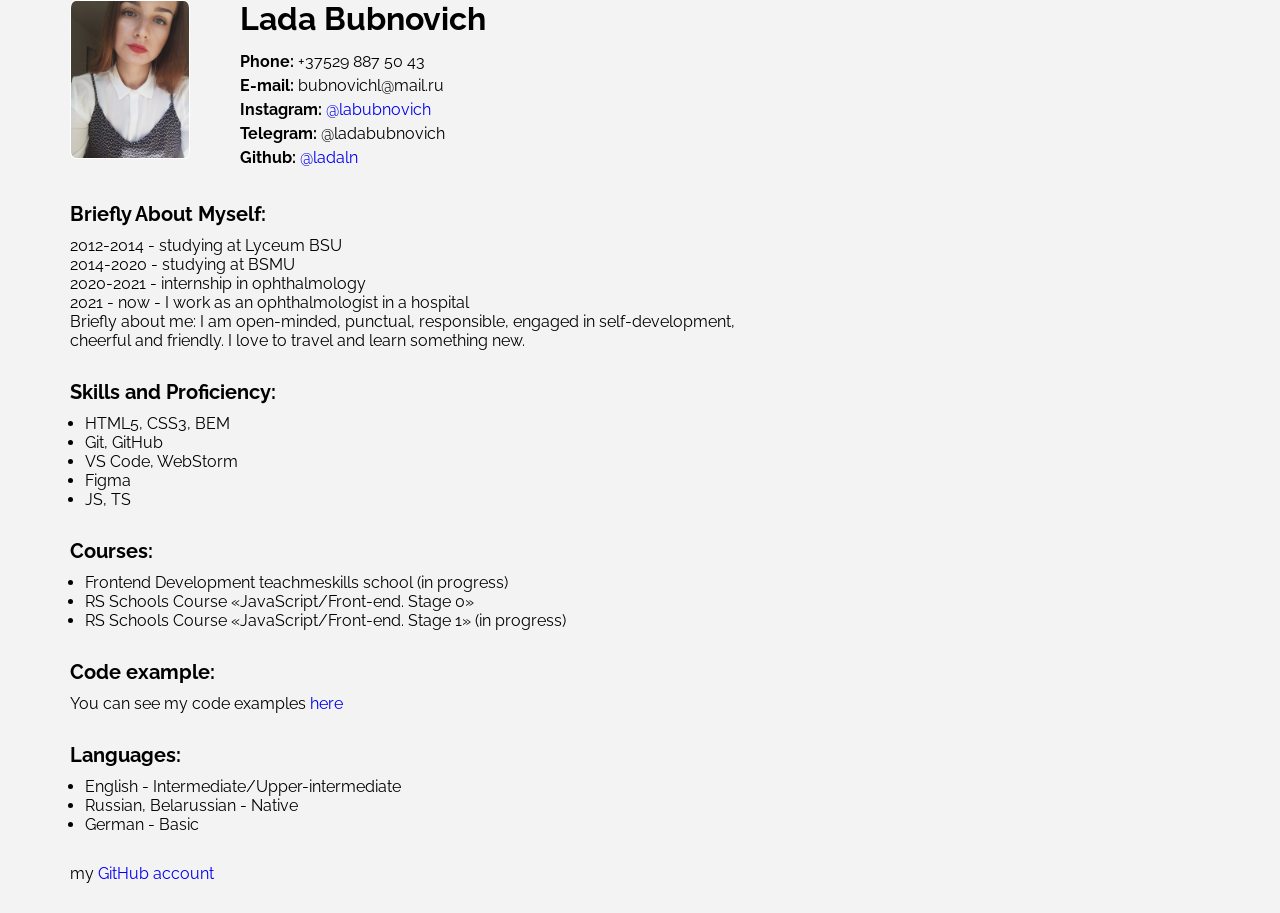
==== index.html @ cce8d9df "init: start CV html task" ====
<!DOCTYPE html>
<html lang="en">

<head>
	<meta charset="UTF-8">
	<meta http-equiv="X-UA-Compatible" content="IE=edge">
	<meta name="viewport" content="width=device-width, initial-scale=1.0">
	<title>Lada Bubnovich CV</title>
	<link rel="stylesheet" href="style.css">
	<link rel="preconnect" href="https://fonts.googleapis.com">
	<link rel="preconnect" href="https://fonts.gstatic.com" crossorigin>
	<link href="https://fonts.googleapis.com/css2?family=Cardo:ital@1&family=Raleway:wght@400;500;700;900&display=swap"
		rel="stylesheet">
</head>

<body>
	<header>
		<div class="wrapper">
					<div class="profile">
				<img src="assets/pic.jpg" alt="Lada_Bubnovich_photo">
				<div class="profile-info">
					<h1>Lada Bubnovich</h1>
					<ul class="profile-info__list">
						<li> <span class="info-bold">Phone:</span> +37529 887 50 43</li>
						<li> <span class="info-bold">E-mail:</span> bubnovichl@mail.ru</li>
						<li> <span class="info-bold">Instagram:</span> <a
								href="https://instagram.com/labubnovich?igshid=YmMyMTA2M2Y=">@labubnovich</a></li>
						<li> <span class="info-bold">Telegram:</span> @ladabubnovich</li>
						<li> <span class="info-bold">Github:</span> <a href="https://github.com/ladaln">@ladaln</a> </li>
					</ul>
				</div>
			</div>
		</div>
	</header>
	<main>
		<div class="about">
			<div class="wrapper">
				<h3>Briefly About Myself:</h3>
				<p class="about-text"> 2012-2014 - studying at Lyceum BSU <br> 2014-2020 - studying at BSMU <br> 2020-2021 - internship in ophthalmology <br> 2021 - now - I work as an ophthalmologist in a hospital <br> 
Briefly about me: I am open-minded, punctual, responsible, engaged in self-development, cheerful and friendly. I love to travel and learn something new.
				</p>
			</div>
		</div>
		<div class="skills">
			<div class="wrapper">
				<h3>Skills and Proficiency:</h3>
				<ul class="skills-list">
					<li>HTML5, CSS3, BEM</li>
					<li>Git, GitHub</li>
					<li>VS Code, WebStorm </li>
					<li> Figma</li>
					<li> JS, TS</li>
				</ul>
			</div>
		</div>
		<div class="courses">
			<div class="wrapper">
				<h3>Courses:</h3>
				<ul class="list-courses">
					<li>Frontend Development teachmeskills school (in progress) 
					</li>
					<li> RS Schools Course «JavaScript/Front-end. Stage 0» 
					</li>
					<li>RS Schools Course «JavaScript/Front-end. Stage 1» (in progress)
					</li>
				</ul>
			</div>
		</div>
		<div class="code">
			<div class="wrapper">
				<h3>Code example:</h3>
				<p class="code-example">
					You can see my code examples <a href="https://github.com/ladaln">here</a>
				</p>
			</div>
		</div>
		<div class="languages">
			<div class="wrapper">
				<h3>Languages:</h3>
				<ul class="languages-list">
					<li> <span class="language-name">English</span> - Intermediate/Upper-intermediate
					</li>
					<li> <span class="language-name">Russian, Belarussian</span> - Native</li>
					<li> <span class="language-name">German</span> - Basic</li>
				</ul>
			</div>
		</div>
	</main>
	<footer>
		<div class="wrapper">
			<p>my <a href="https://github.com/ladaln">GitHub account</a></p>
			
		</div>
	</footer>

</body>

</html>
---- style.css ----
* {
	margin: 0;
	padding: 0;
	box-sizing: border-box;
	text-decoration: none;
	background: rgb(244, 243, 243);
}

.wrapper {
	max-width: 1170px;
	padding: 0 15px;
	margin: 0 auto;
	font-family: Raleway, sans-serif;
	font-weight: 400;

}

.profile {
	display: flex;
	justify-content: flex-start;

}


h2 {
	margin-top: 15px;
	margin-bottom: 15px;
	text-transform: uppercase;
	color: rgb(71, 60, 60);
}

.profile img {
	width: 120px;
	height: 100%;
	margin-right: 50px;
	border: 1px solid white;
	border-radius: 5%;
}

.profile-info__list {
	margin-top: 15px;
	list-style-type: none;
}

.info-bold {
	font-weight: 700;
}

.profile-info__list li {
	padding-bottom: 5px;
}

h1 {
	transition: 0.3s;
	cursor: pointer;
}

h1:hover {
	transform: scale(1.05);
}

h3 {
	margin-top: 30px;
	margin-bottom: 10px;
	font-size: 20px;
}

.about-text {
	width: 680px;
}

.skills-list,
.list-courses,
.languages-list {
	margin-left: 15px;
}

.language-name {
	font-weight: 700px;
}

footer {
	margin: 30px 0;
}

.footer-year {
	font-size: 14px;
	color: rgb(63, 63, 63);

}

.rs-school {
	display: flex;
	justify-content: flex-start;
	margin-bottom: 10px;
}

.rs-school img {
	margin-right: 15px;
}

.nav-content {
	display: flex;
	justify-content: flex-start;
}

.nav-list {
	list-style-type: none;
	display: flex;
	justify-content: space-between;
	margin-top: 15px;
	margin-bottom: 15px;
}

.nav-list li {
	margin: 0px 20px;
	cursor: pointer;
	transition: 0.3s;
	color: rgb(83, 83, 83);
	font-weight: 700;
}

.nav-list li:nth-child(1) {
	margin-left: 150px;
}

.nav-list li:hover {
	color: black;
	transform: scale(1.1);
}

.rs-school img {
	width: 60px;
	height: 100%;
}

.rs-school {
	margin: 15px 0;
}
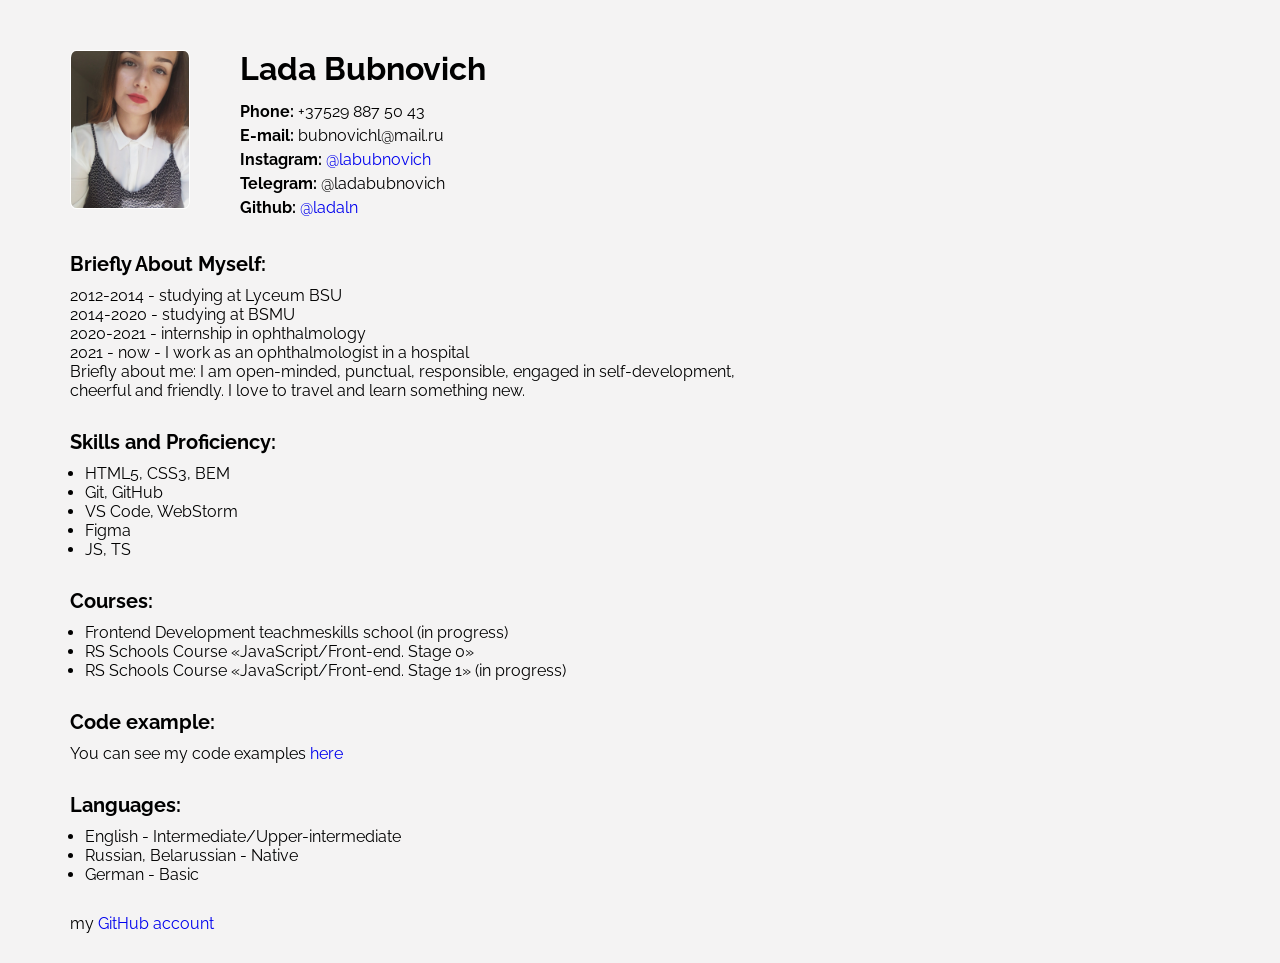
==== commit 9b5c3159: "docs: update html" ====
--- a/index.html
+++ b/index.html
@@ -1,6 +1,5 @@
 <!DOCTYPE html>
 <html lang="en">
-
 <head>
 	<meta charset="UTF-8">
 	<meta http-equiv="X-UA-Compatible" content="IE=edge">
@@ -12,7 +11,6 @@
 	<link href="https://fonts.googleapis.com/css2?family=Cardo:ital@1&family=Raleway:wght@400;500;700;900&display=swap"
 		rel="stylesheet">
 </head>
-
 <body>
 	<header>
 		<div class="wrapper">
@@ -89,10 +87,7 @@
 	<footer>
 		<div class="wrapper">
 			<p>my <a href="https://github.com/ladaln">GitHub account</a></p>
-			
-		</div>
+					</div>
 	</footer>
-
 </body>
-
 </html>
--- a/style.css
+++ b/style.css
@@ -6,6 +6,9 @@
 	background: rgb(244, 243, 243);
 }
 
+body{
+	margin-top:50px;
+}
 .wrapper {
 	max-width: 1170px;
 	padding: 0 15px;
@@ -136,4 +139,4 @@
 
 .rs-school {
 	margin: 15px 0;
-}+}
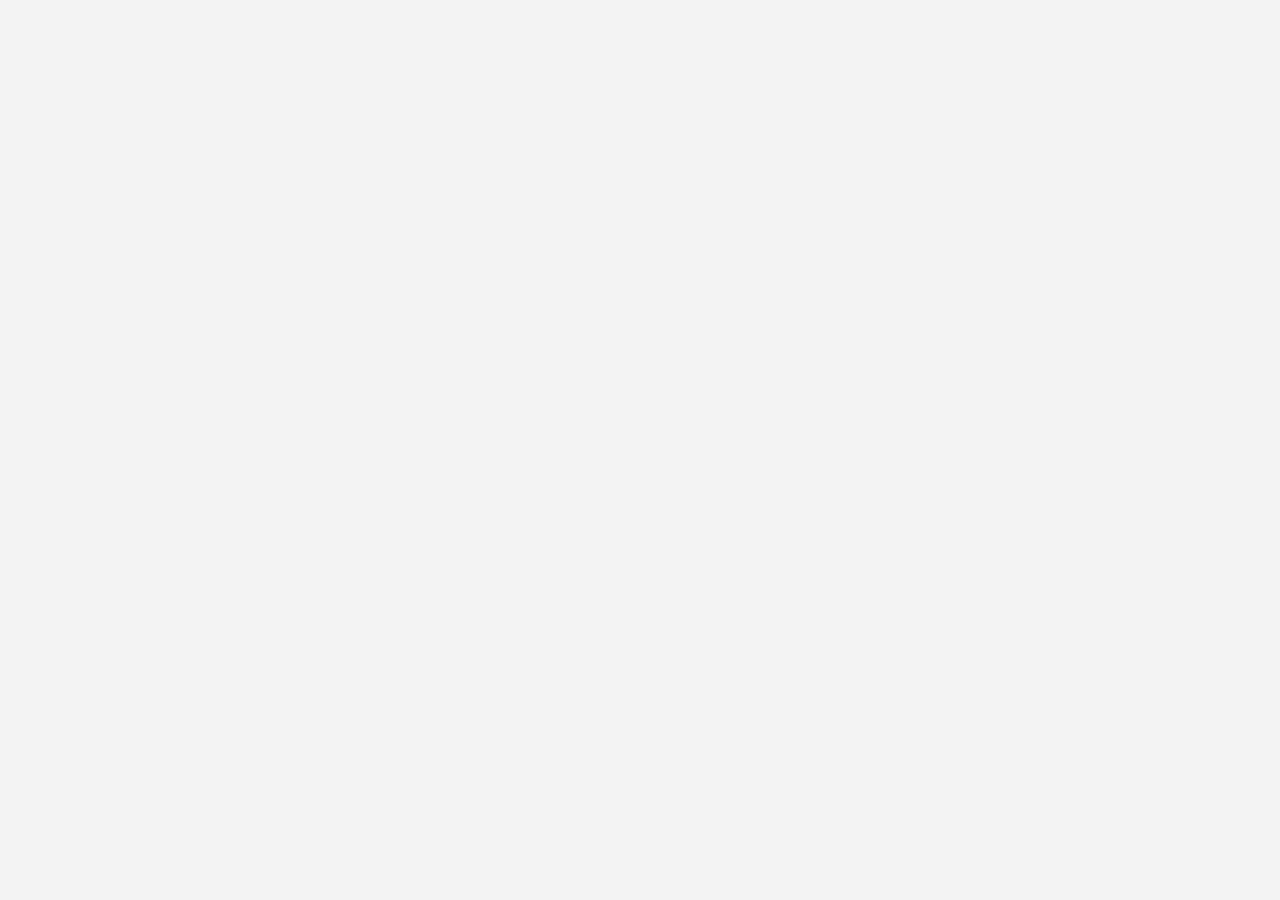
==== commit ee42ad3c: "docs: update htlm" ====
--- a/index.html
+++ b/index.html
@@ -12,82 +12,5 @@
 		rel="stylesheet">
 </head>
 <body>
-	<header>
-		<div class="wrapper">
-					<div class="profile">
-				<img src="assets/pic.jpg" alt="Lada_Bubnovich_photo">
-				<div class="profile-info">
-					<h1>Lada Bubnovich</h1>
-					<ul class="profile-info__list">
-						<li> <span class="info-bold">Phone:</span> +37529 887 50 43</li>
-						<li> <span class="info-bold">E-mail:</span> bubnovichl@mail.ru</li>
-						<li> <span class="info-bold">Instagram:</span> <a
-								href="https://instagram.com/labubnovich?igshid=YmMyMTA2M2Y=">@labubnovich</a></li>
-						<li> <span class="info-bold">Telegram:</span> @ladabubnovich</li>
-						<li> <span class="info-bold">Github:</span> <a href="https://github.com/ladaln">@ladaln</a> </li>
-					</ul>
-				</div>
-			</div>
-		</div>
-	</header>
-	<main>
-		<div class="about">
-			<div class="wrapper">
-				<h3>Briefly About Myself:</h3>
-				<p class="about-text"> 2012-2014 - studying at Lyceum BSU <br> 2014-2020 - studying at BSMU <br> 2020-2021 - internship in ophthalmology <br> 2021 - now - I work as an ophthalmologist in a hospital <br> 
-Briefly about me: I am open-minded, punctual, responsible, engaged in self-development, cheerful and friendly. I love to travel and learn something new.
-				</p>
-			</div>
-		</div>
-		<div class="skills">
-			<div class="wrapper">
-				<h3>Skills and Proficiency:</h3>
-				<ul class="skills-list">
-					<li>HTML5, CSS3, BEM</li>
-					<li>Git, GitHub</li>
-					<li>VS Code, WebStorm </li>
-					<li> Figma</li>
-					<li> JS, TS</li>
-				</ul>
-			</div>
-		</div>
-		<div class="courses">
-			<div class="wrapper">
-				<h3>Courses:</h3>
-				<ul class="list-courses">
-					<li>Frontend Development teachmeskills school (in progress) 
-					</li>
-					<li> RS Schools Course «JavaScript/Front-end. Stage 0» 
-					</li>
-					<li>RS Schools Course «JavaScript/Front-end. Stage 1» (in progress)
-					</li>
-				</ul>
-			</div>
-		</div>
-		<div class="code">
-			<div class="wrapper">
-				<h3>Code example:</h3>
-				<p class="code-example">
-					You can see my code examples <a href="https://github.com/ladaln">here</a>
-				</p>
-			</div>
-		</div>
-		<div class="languages">
-			<div class="wrapper">
-				<h3>Languages:</h3>
-				<ul class="languages-list">
-					<li> <span class="language-name">English</span> - Intermediate/Upper-intermediate
-					</li>
-					<li> <span class="language-name">Russian, Belarussian</span> - Native</li>
-					<li> <span class="language-name">German</span> - Basic</li>
-				</ul>
-			</div>
-		</div>
-	</main>
-	<footer>
-		<div class="wrapper">
-			<p>my <a href="https://github.com/ladaln">GitHub account</a></p>
-					</div>
-	</footer>
 </body>
 </html>
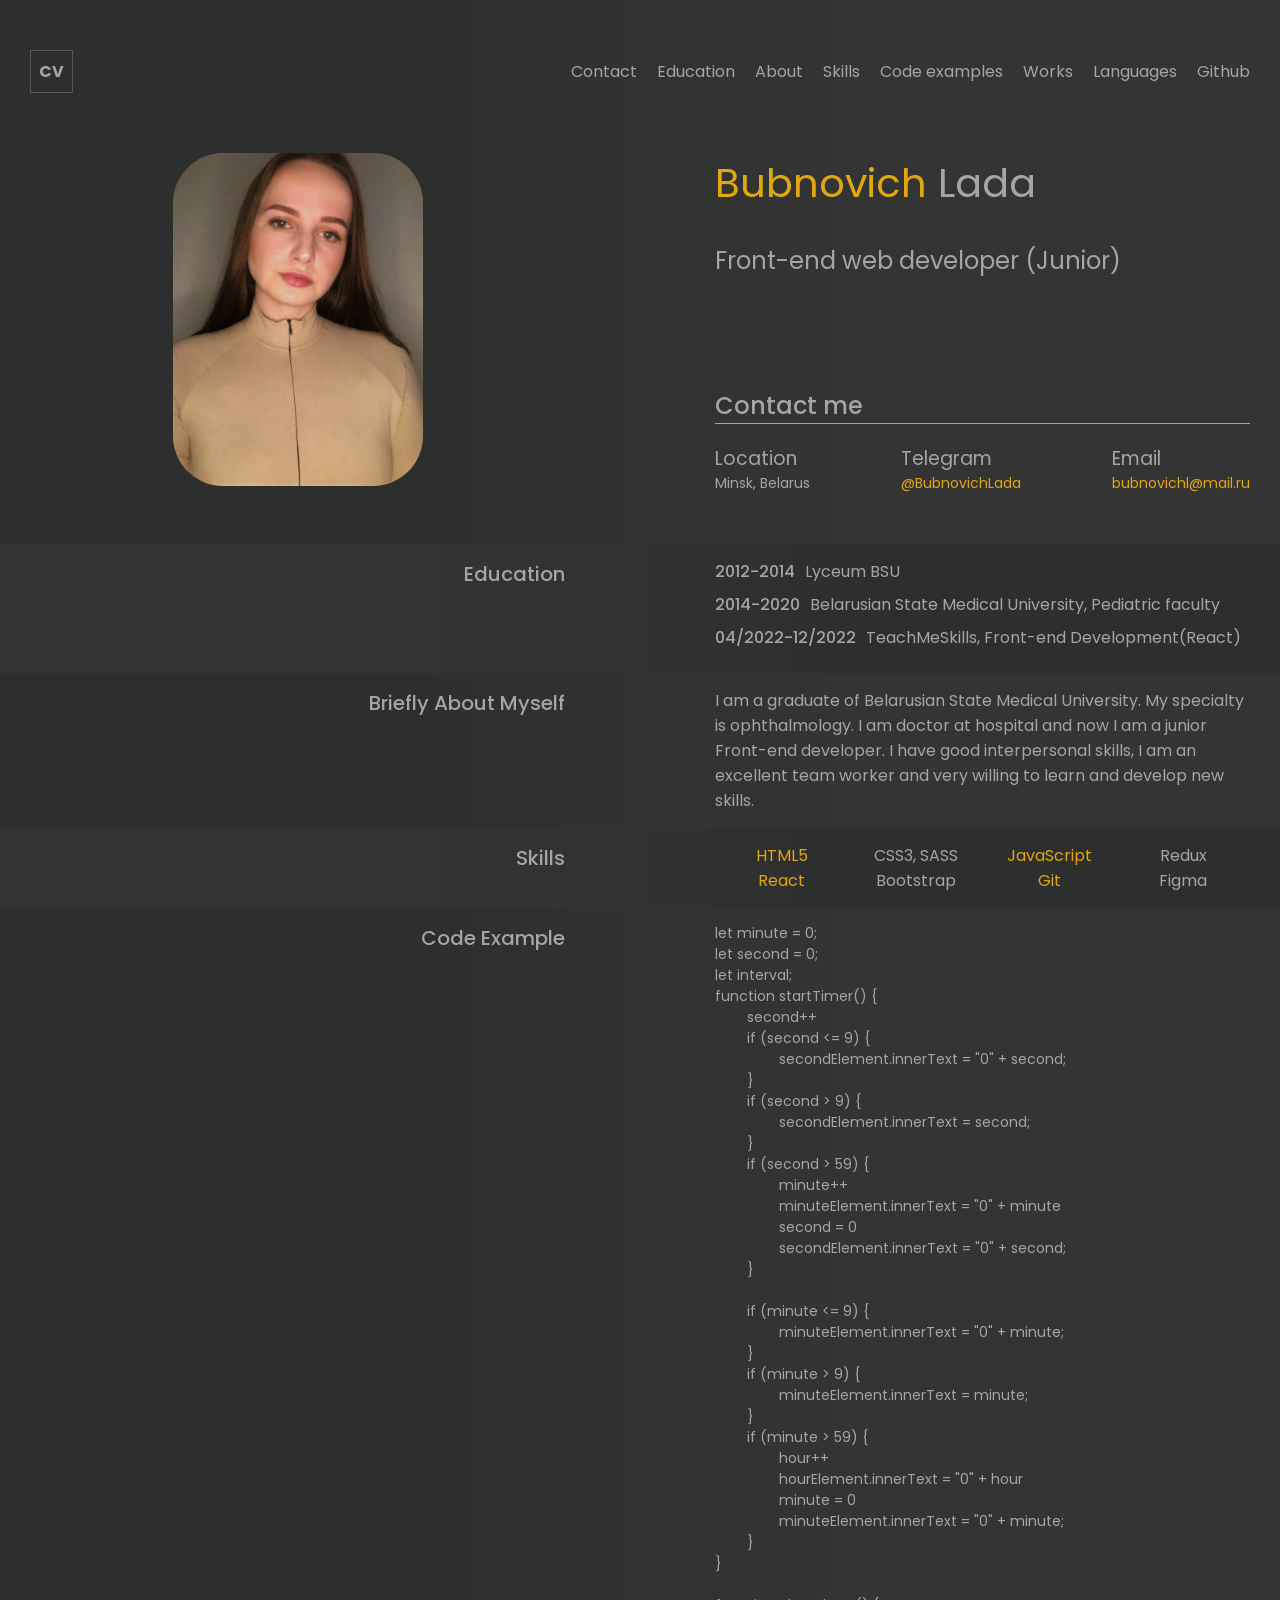
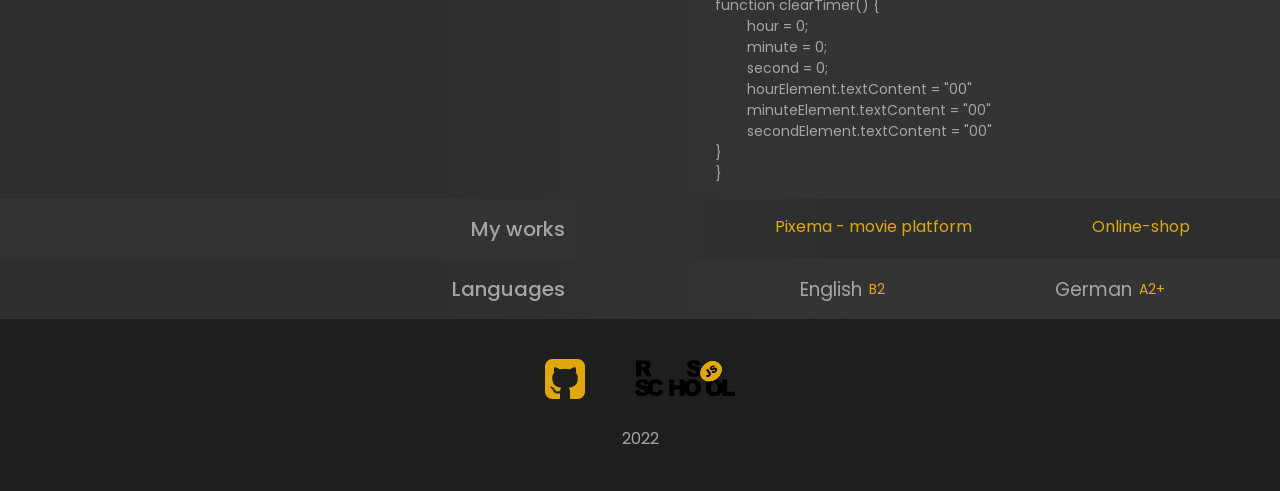
==== commit fc8f1448: "add: cv ready" ====
--- a/index.html
+++ b/index.html
@@ -1,16 +1,220 @@
 <!DOCTYPE html>
 <html lang="en">
+
 <head>
 	<meta charset="UTF-8">
 	<meta http-equiv="X-UA-Compatible" content="IE=edge">
 	<meta name="viewport" content="width=device-width, initial-scale=1.0">
+	<link type="image/x-icon" href="assets/favicon.ico" rel="shortcut icon">
 	<title>Lada Bubnovich CV</title>
-	<link rel="stylesheet" href="style.css">
-	<link rel="preconnect" href="https://fonts.googleapis.com">
-	<link rel="preconnect" href="https://fonts.gstatic.com" crossorigin>
-	<link href="https://fonts.googleapis.com/css2?family=Cardo:ital@1&family=Raleway:wght@400;500;700;900&display=swap"
-		rel="stylesheet">
+	<link rel="stylesheet" href="style/style.css">
+	<link href="https://fonts.googleapis.com/css2?family=Poppins:wght@300;400;500;700;900&display=swap" rel="stylesheet">
+	<link href="https://fonts.googleapis.com/css2?family=Anonymous+Pro&display=swap" rel="stylesheet">
 </head>
+
 <body>
+	<header class="header">
+		<div class="wrapper">
+
+			<div class="header-wrapper">
+				<div class="header-nav">
+					<div class="logo-header">
+						<p><b>CV</b></p>
+					</div>
+					<nav class="nav-cv">
+						<ul class="nav-cv-list">
+							<li class="nav-cv-list_item"><a href="#contact">Contact</a></li>
+							<li class="nav-cv-list_item"><a href="#education">Education</a></li>
+							<li class="nav-cv-list_item"><a href="#about">About</a></li>
+							<li class="nav-cv-list_item"><a href="#skills">Skills</a></li>
+							<li class="nav-cv-list_item"><a href="#code">Code examples</a></li>
+							<li class="nav-cv-list_item"><a href="#works">Works</a></li>
+							<li class="nav-cv-list_item"><a href="#language">Languages</a></li>
+							<li class="nav-cv-list_item"><a href="#git">Github</a></li>
+										</ul>
+					</nav>
+				</div>
+				<div class="header-content">
+				<div class="header-container-light">
+					<img src="assets/avatar.jpg" alt="Lada Bubnovich">
+				</div>
+				<div class="header-container-dark">
+					<h1> <span class="orange">Bubnovich</span> Lada</h1>
+					<h2 id="occupation">Front-end web developer (Junior)</h2>
+					<article class="contacts">
+						<h2 class="contacts__text" id="contact">Contact me</h2>
+						<div class="underlined"></div>
+						<ul class="contact-details">
+							<li class="location">
+								<h3>Location</h3>
+								<p class="contact-detail">Minsk, Belarus</p>
+							</li>
+							<li class="telegram">
+								<h3>Telegram</h3>
+								<p class="contact-detail"><a href="https://t.me/BubnovichLada">@BubnovichLada</a></p>
+							</li>
+							<li class="email">
+								<h3>Email</h3>
+								<p class="contact-detail"> <a href="http://mail.ru/">bubnovichl@mail.ru</a></p>
+							</li>
+						</ul>
+					</article>
+				</div>
+				</div>
+			</div>
+		</div>
+	</header>
+	<main>
+		<section class="education" id="education">
+			<div class="wrapper">
+
+				<div class="education-wrapper">
+					<h2 class="document-title">Education</h2>
+					<div class="education-studying">
+						<div class="education__block">
+							<div class="education__date">2012-2014</div>
+							<p class="education__text">Lyceum BSU</p>
+						</div>
+						<div class="education__block">
+							<div class="education__date">2014-2020</div>
+							<p class="education__text">Belarusian State Medical University, Pediatric faculty </p>
+						</div>
+						<div class="education__block">
+							<div class="education__date">04/2022-12/2022</div>
+							<p class="education__text">TeachMeSkills, Front-end Development(React)</p>
+						</div>
+					</div>
+				</div>
+			</div>
+		</section>
+		<section class="about" id="about">
+			<div class="wrapper">
+				<div class="wrapper-about">
+					<h2 class="about-title">Briefly About Myself</h2>
+					<p>I am a graduate of Belarusian State Medical University. My specialty is ophthalmology. I am doctor at
+						hospital and now I am a junior Front-end developer. I have good interpersonal skills, I am an
+						excellent
+						team
+						worker and very willing to learn and develop new skills. </p>
+				</div>
+			</div>
+		</section>
+		<section class="skills" id="skills">
+			<div class="wrapper">
+				<div class="wrapper-skills">
+					<h2 class="skills-title">Skills</h2>
+					<ul class="skills-list">
+						<li class="skills-list-item">HTML5</li>
+						<li class="skills-list-item">CSS3, SASS</li>
+						<li class="skills-list-item">JavaScript</li>
+						<li class="skills-list-item">Redux</li>
+						<li class="skills-list-item">React</li>
+						<li class="skills-list-item">Bootstrap</li>
+						<li class="skills-list-item">Git</li>
+						<li class="skills-list-item">Figma</li>
+					</ul>
+				</div>
+			</div>
+		</section>
+		<section class="code" id="code">
+			<div class="wrapper">
+				<div class="code-wrapper">
+					<h2 class="code-title">Code Example</h2>
+					<pre><code  id="code">let minute = 0;
+let second = 0;
+let interval;
+function startTimer() {
+	second++
+	if (second <= 9) {
+		secondElement.innerText = "0" + second;
+	}
+	if (second > 9) {
+		secondElement.innerText = second;
+	}
+	if (second > 59) {
+		minute++
+		minuteElement.innerText = "0" + minute
+		second = 0
+		secondElement.innerText = "0" + second;
+	}
+
+	if (minute <= 9) {
+		minuteElement.innerText = "0" + minute;
+	}
+	if (minute > 9) {
+		minuteElement.innerText = minute;
+	}
+	if (minute > 59) {
+		hour++
+		hourElement.innerText = "0" + hour
+		minute = 0
+		minuteElement.innerText = "0" + minute;
+	}
+}
+
+function clearTimer() {
+	hour = 0;
+	minute = 0;
+	second = 0;
+	hourElement.textContent = "00"
+	minuteElement.textContent = "00"
+	secondElement.textContent = "00"
+}
+}</code></pre>
+				</div>
+			</div>
+		</section>
+		<section class="works" id="works">
+			<div class="wrapper">
+				<div class="wrapper-works">
+					<h2 class="works-title">My works</h2>
+					<div class="works-block">
+						<div class="pixema-work"><a href="https://github.com/ladaln/Pixema">Pixema - movie platform</a></div>
+						<div class="wb-work"><a href="https://github.com/ladaln/Online-Shop-team-project">Online-shop</a>
+						</div>
+					</div>
+				</div>
+			</div>
+		</section>
+		<section class="language" id="language">
+			<div class="wrapper">
+				<div class="language-wrapper">
+					<h2 class="language-title">Languages</h2>
+					<div class="languages-list">
+						<div class="language-block">
+							<h3>English</h3>
+							<p>B2</p>
+						</div>
+						<div class="language-block">
+							<h3>German</h3>
+							<p>A2+</p>
+						</div>
+					</div>
+				</div>
+			</div>
+		</section>
+	</main>
+	<footer class="footer">
+		<div class="wrapper">
+			<div class="footer-wrapper">
+				<div class="site-links">
+					<div class="github" id="git">
+						<a href="https://github.com/ladaln"> <img src="assets/footer-icon-github.svg" alt=""></a>
+					</div>
+					<div class="rsschool">
+						<a href="https://rs.school/js/">
+							<img src="assets/footer-icon-rsschool.svg" alt="rsschool">
+						</a>
+					</div>
+				</div>
+				<div class="year">
+					<p>2022</p>
+				</div>
+			</div>
+		</div>
+
+	</footer>
+
 </body>
-</html>
+
+</html>
--- a/style/style.css
+++ b/style/style.css
@@ -0,0 +1,429 @@
+* {
+	margin: 0;
+	padding: 0;
+	box-sizing: border-box;
+	text-decoration: none;
+	font-family: 'Poppins', sans-serif;
+	color: #a4a5a6;
+	 scroll-behavior: smooth;
+}
+.header-wrapper{
+	display: flex;
+justify-content: space-between;
+flex-direction: column;
+gap: 20px;
+}
+.wrapper {
+	max-width: 1440px;
+	padding: 0 30px;
+	margin: 0 auto;
+}
+
+header {
+	padding: 50px 0;
+}
+.logo-header p{
+	border: 1px solid #545657;
+	padding: 8px;
+}
+.header-container-light img {
+	width: 250px;
+	border: none;
+	border-radius: 50px;
+	display: block;
+	margin: auto;
+}
+
+h1 {
+	color: #a4a5a6;
+	font-weight: 400;
+	font-size: 40px;
+	margin-bottom: 30px;
+}
+
+#occupation {
+	color: #a4a5a6;
+	font-weight: 400;
+	margin-bottom: 110px;
+}
+
+h2 {
+	color: #a4a5a6;
+	font-weight: 500;
+}
+
+.underlined {
+	width: 100%;
+	height: 1px;
+	background: #a4a5a6;
+	margin-bottom: 20px;
+}
+
+.contact-details {
+	display: flex;
+	justify-content: space-between;
+	gap: 35px;
+	flex-wrap: wrap;
+}
+.contact-details li{
+	list-style-type: none;
+}
+.orange {
+	color: #e0a80d;
+}
+
+h3 {
+	color: #a4a5a6;
+	font-weight: 400;
+}
+
+.contact-detail,
+.contact-detail a {
+	font-size: 14px;
+	color: #a4a5a6;
+	font-weight: 400;
+}
+
+.contact-detail a {
+	color: #e0a80d;
+	transition: 0.3s;
+}
+
+.contact-detail a:hover {
+	color: #bf8f0b;
+}
+
+.education,
+.skills,
+.works {
+	padding: 15px 0;
+
+}
+
+.education-wrapper,
+.wrapper-about,
+.wrapper-skills,
+.code-wrapper,
+.wrapper-works,
+.language-wrapper,
+.header-content {
+	display: grid;
+	grid-template-columns: 1fr 1fr;
+	grid-column-gap: 150px;
+}
+
+
+.education__block {
+	display: flex;
+	justify-content: flex-start;
+	gap: 10px;
+}
+
+.document-title,
+.about-title,
+.skills-title,
+.code-title,
+.works-title,
+.language-title {
+	text-align: right;
+	font-size: 20px;
+}
+
+.education__date {
+	font-weight: 500;
+}
+
+.education__block {
+	margin-bottom: 8px;
+}
+
+.about,
+.code,
+.language {
+	padding: 15px 0;
+
+}
+
+.skills-list {
+	list-style-type: none;
+	display: grid;
+	grid-template-columns: 1fr 1fr 1fr 1fr;
+	text-align: center;
+}
+
+.skills-list li:nth-child(odd) {
+	color: #e0a80d;
+}
+
+#code {
+	font-size: 14px;
+}
+
+.works-block,
+.languages-list {
+	display: flex;
+	justify-content: space-around;
+}
+
+.works-block a {
+	color: #e0a80d;
+	transition: 0.3s;
+}
+
+.works-block a:hover {
+	color: #bf8f0b;
+}
+
+.language-block {
+	display: flex;
+	justify-content: flex-start;
+	align-items: center;
+	gap: 7px;
+}
+
+.language-block p {
+	color: #e0a80d;
+	vertical-align: super;
+	font-size: 14px;
+}
+
+footer {
+	padding: 40px 0;
+	background-color: rgb(30, 30, 30);
+}
+
+.site-links {
+	display: flex;
+	justify-content: center;
+	gap: 50px;
+}
+
+.github a img {
+	width: 40px;
+}
+
+.rsschool a img {
+	width: 100px;
+}
+
+.year {
+	margin-top: 20px;
+	text-align: center;
+}
+
+.about,
+.code,
+.language,
+header {
+
+	background: -webkit-linear-gradient(90deg, rgb(45, 47, 46) 33%, rgb(52, 52, 52) 66%);
+	background: -moz-linear-gradient(90deg, rgb(45, 47, 46) 33%, rgb(52, 52, 52) 66%);
+	background: linear-gradient(90deg, rgb(45, 47, 46) 33%, rgb(52, 52, 52) 66%);
+}
+
+.education,
+.skills,
+.works {
+
+	background: -webkit-linear-gradient(90deg, rgb(52, 52, 52) 33%, rgb(45, 47, 46) 66%);
+	background: -moz-linear-gradient(90deg, rgb(52, 52, 52) 33%, rgb(45, 47, 46) 66%);
+	background: linear-gradient(90deg, rgb(52, 52, 52) 33%, rgb(45, 47, 46) 66%);
+}
+.nav-cv-list{
+	list-style-type: none;
+	display: flex;
+	justify-content: space-around;
+	gap: 20px;
+	flex-wrap: wrap;
+}
+.nav-cv-list li a{
+	cursor: pointer;
+	transition: 0.3s;
+}
+.nav-cv-list li a:hover{
+	color: #e0a80d;
+}
+.header-nav{
+	margin-bottom: 40px;
+	display: flex;
+	justify-content: space-between;
+	align-items: center;
+	gap: 20px;
+}
+
+/*Adaptive*/
+
+@media (max-width:940px) {
+
+	.education-wrapper,
+	.wrapper-about,
+	.wrapper-skills,
+	.code-wrapper,
+	.wrapper-works,
+	.language-wrapper,
+	.header-content{
+		display: grid;
+		grid-template-columns: 1fr 2fr;
+		grid-column-gap: 150px;
+	}
+
+}
+
+@media (max-width:842px) {
+	.header-container-light img {
+		width: 200px;
+	}
+
+	.education-wrapper,
+	.wrapper-about,
+	.wrapper-skills,
+	.code-wrapper,
+	.wrapper-works,
+	.language-wrapper,
+	.header-content {
+		display: grid;
+		grid-template-columns: 1fr 2fr;
+		grid-column-gap: 50px;
+	}
+
+}
+
+@media (max-width:700px) {
+	.header-container-light img {
+		width: 150px;
+	}
+
+	h1 {
+		font-size: 36px;
+	}
+
+	h2 {
+		font-size: 20px;
+	}
+
+	h3 {
+		font-size: 18px;
+	}
+
+	.document-title,
+	.about-title,
+	.skills-title,
+	.code-title,
+	.works-title,
+	.language-title {
+		font-size: 18px;
+	}
+
+	p {
+		font-size: 14px;
+	}
+}
+
+@media (max-width:650px) {
+
+	.education-wrapper,
+	.wrapper-about,
+	.wrapper-skills,
+	.code-wrapper,
+	.wrapper-works,
+	.language-wrapper,
+	.header-content {
+		display: grid;
+		grid-template-columns: 1fr 3fr;
+		grid-column-gap: 30px;
+	}
+}
+
+@media (max-width:500px) {
+	.nav-cv{
+		display: none;
+	}
+	.header-container-light img {
+		width: 130px;
+	}
+
+	h1 {
+		font-size: 32px;
+	}
+
+	h2 {
+		font-size: 20px;
+	}
+
+	h3 {
+		font-size: 16px;
+	}
+
+	.document-title,
+	.about-title,
+	.skills-title,
+	.code-title,
+	.works-title,
+	.language-title {
+		font-size: 16px;
+		text-align: left;
+	}
+
+	p {
+		font-size: 14px;
+	}
+
+	#occupation {
+
+		margin-bottom: 40px;
+	}
+
+	.code-wrapper {
+		display: flex;
+		flex-direction: column;
+		gap: 20px;
+	}
+
+	.code-title {
+		text-align: center;
+	}
+
+	.wb-work,
+	.pixema-work {
+		text-align: center;
+	}
+
+	.skills-list {
+		grid-template-columns: 1fr 1fr;
+	}
+
+	.skills-list li {
+		color: #e0a80d;
+	}
+}
+
+@media (max-width:390px) {
+	.header-container-light {
+		display: none;
+	}
+
+	.education-wrapper,
+	.wrapper-about,
+	.wrapper-skills,
+	.code-wrapper,
+	.wrapper-works,
+	.language-wrapper,
+	.header-content {
+		display: flex;
+		flex-direction: column;
+		gap: 20px;
+	}
+
+	.document-title,
+	.about-title,
+	.skills-title,
+	.code-title,
+	.works-title,
+	.language-title {
+		text-align: center;
+	}
+
+	#code {
+		font-size: 11px;
+	}
+}
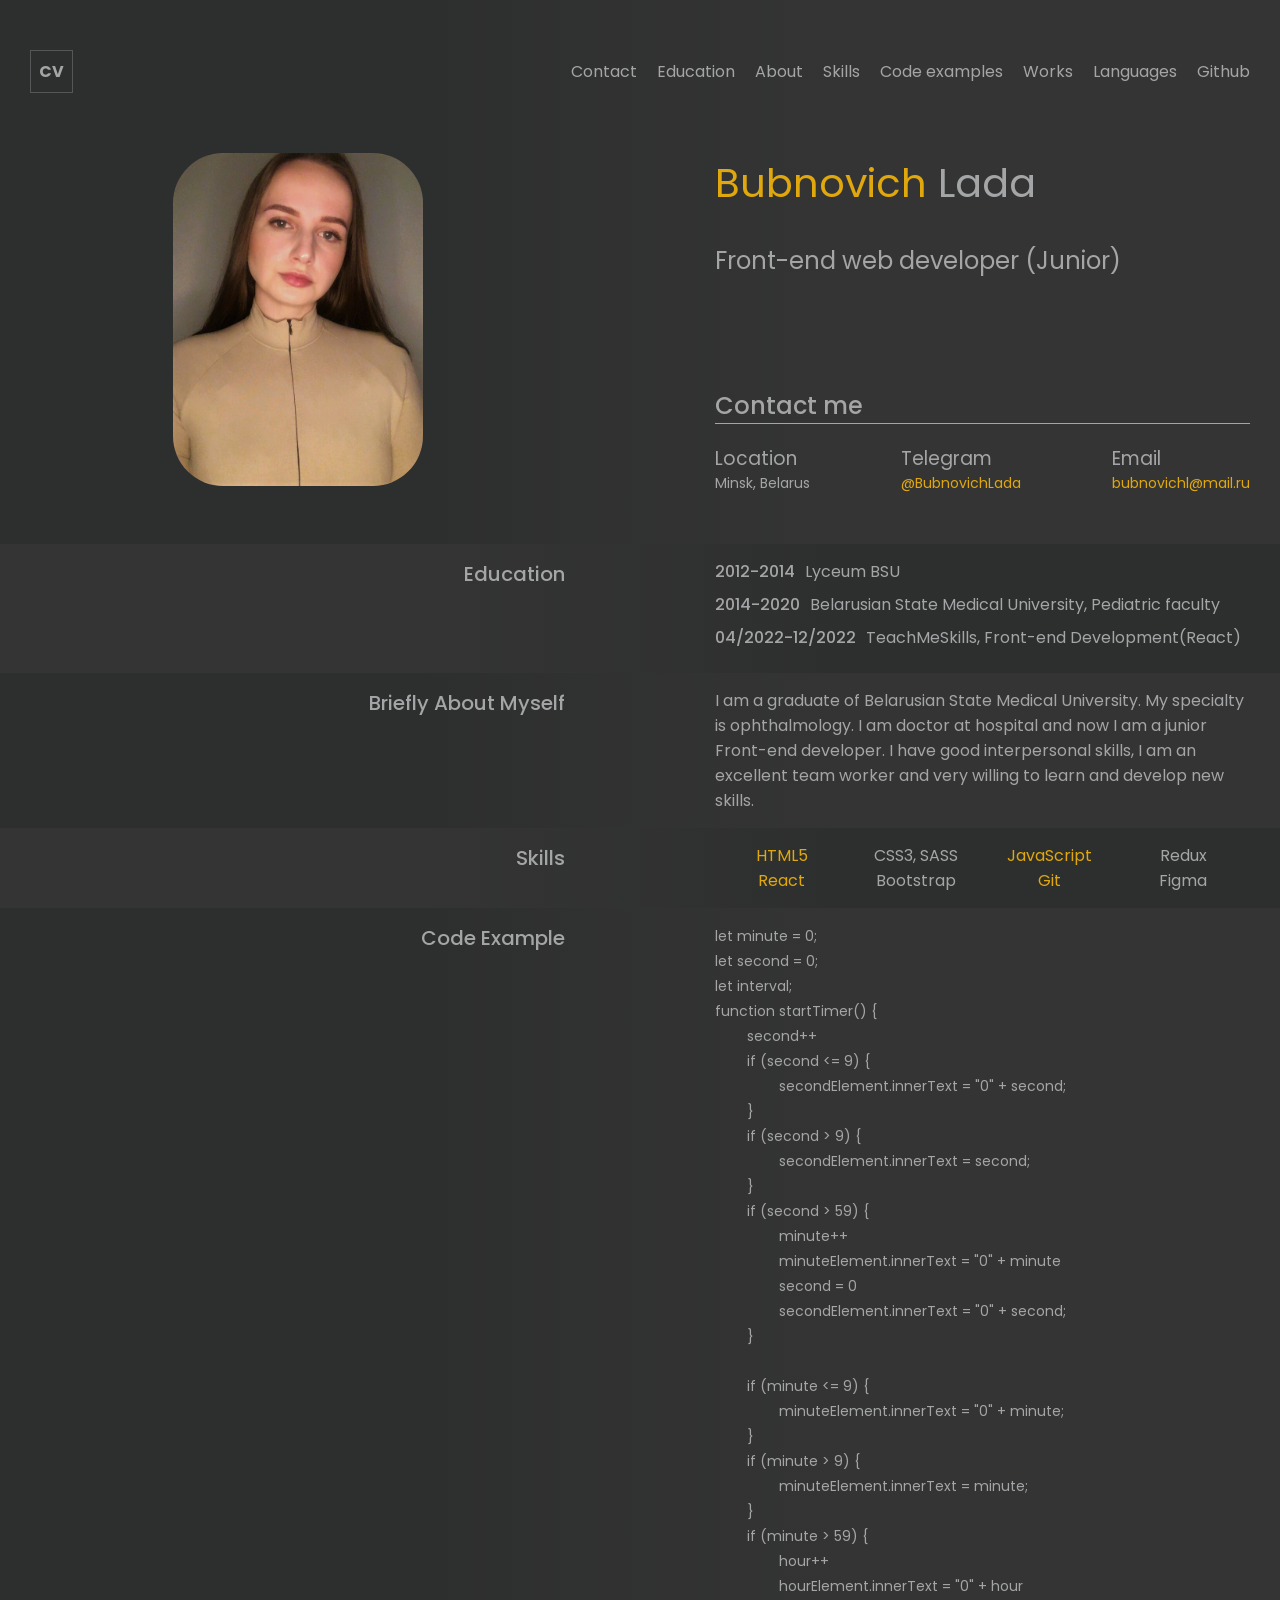
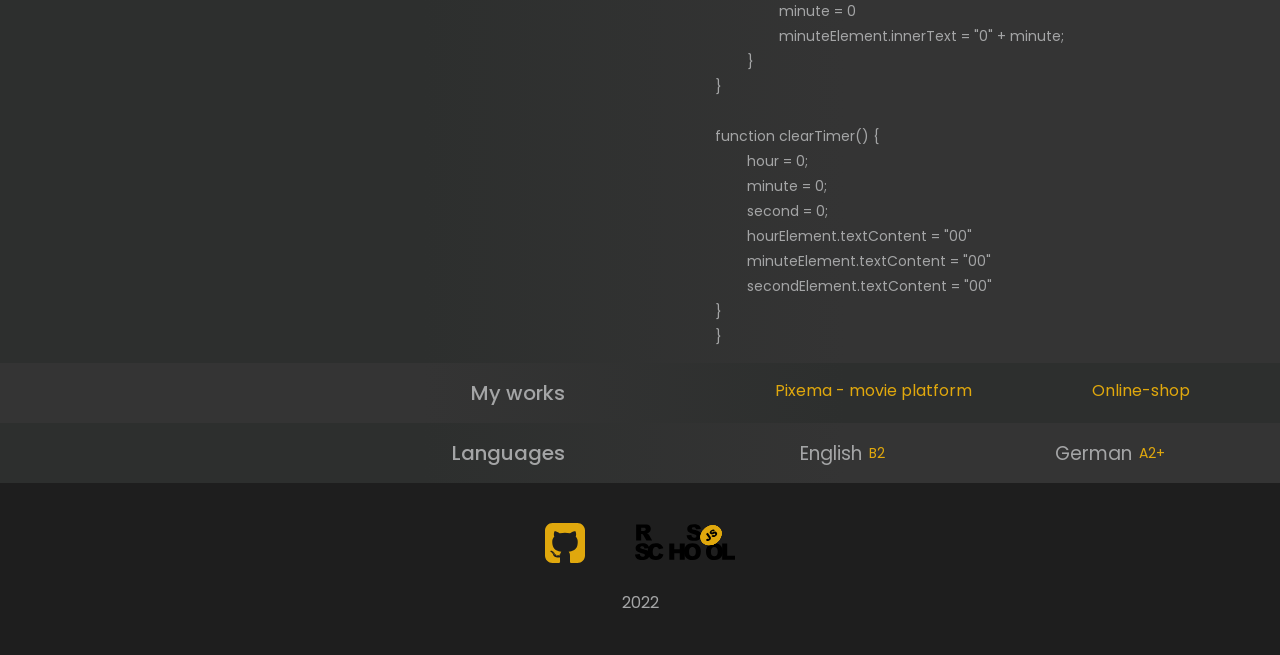
==== commit a729d646: "fix:some errors" ====
--- a/index.html
+++ b/index.html
@@ -27,7 +27,7 @@
 							<li class="nav-cv-list_item"><a href="#education">Education</a></li>
 							<li class="nav-cv-list_item"><a href="#about">About</a></li>
 							<li class="nav-cv-list_item"><a href="#skills">Skills</a></li>
-							<li class="nav-cv-list_item"><a href="#code">Code examples</a></li>
+							<li class="nav-cv-list_item"><a href="#coding">Code examples</a></li>
 							<li class="nav-cv-list_item"><a href="#works">Works</a></li>
 							<li class="nav-cv-list_item"><a href="#language">Languages</a></li>
 							<li class="nav-cv-list_item"><a href="#git">Github</a></li>
@@ -116,7 +116,7 @@
 				</div>
 			</div>
 		</section>
-		<section class="code" id="code">
+		<section class="code" id="coding">
 			<div class="wrapper">
 				<div class="code-wrapper">
 					<h2 class="code-title">Code Example</h2>
@@ -217,4 +217,4 @@
 
 </body>
 
-</html>+</html>
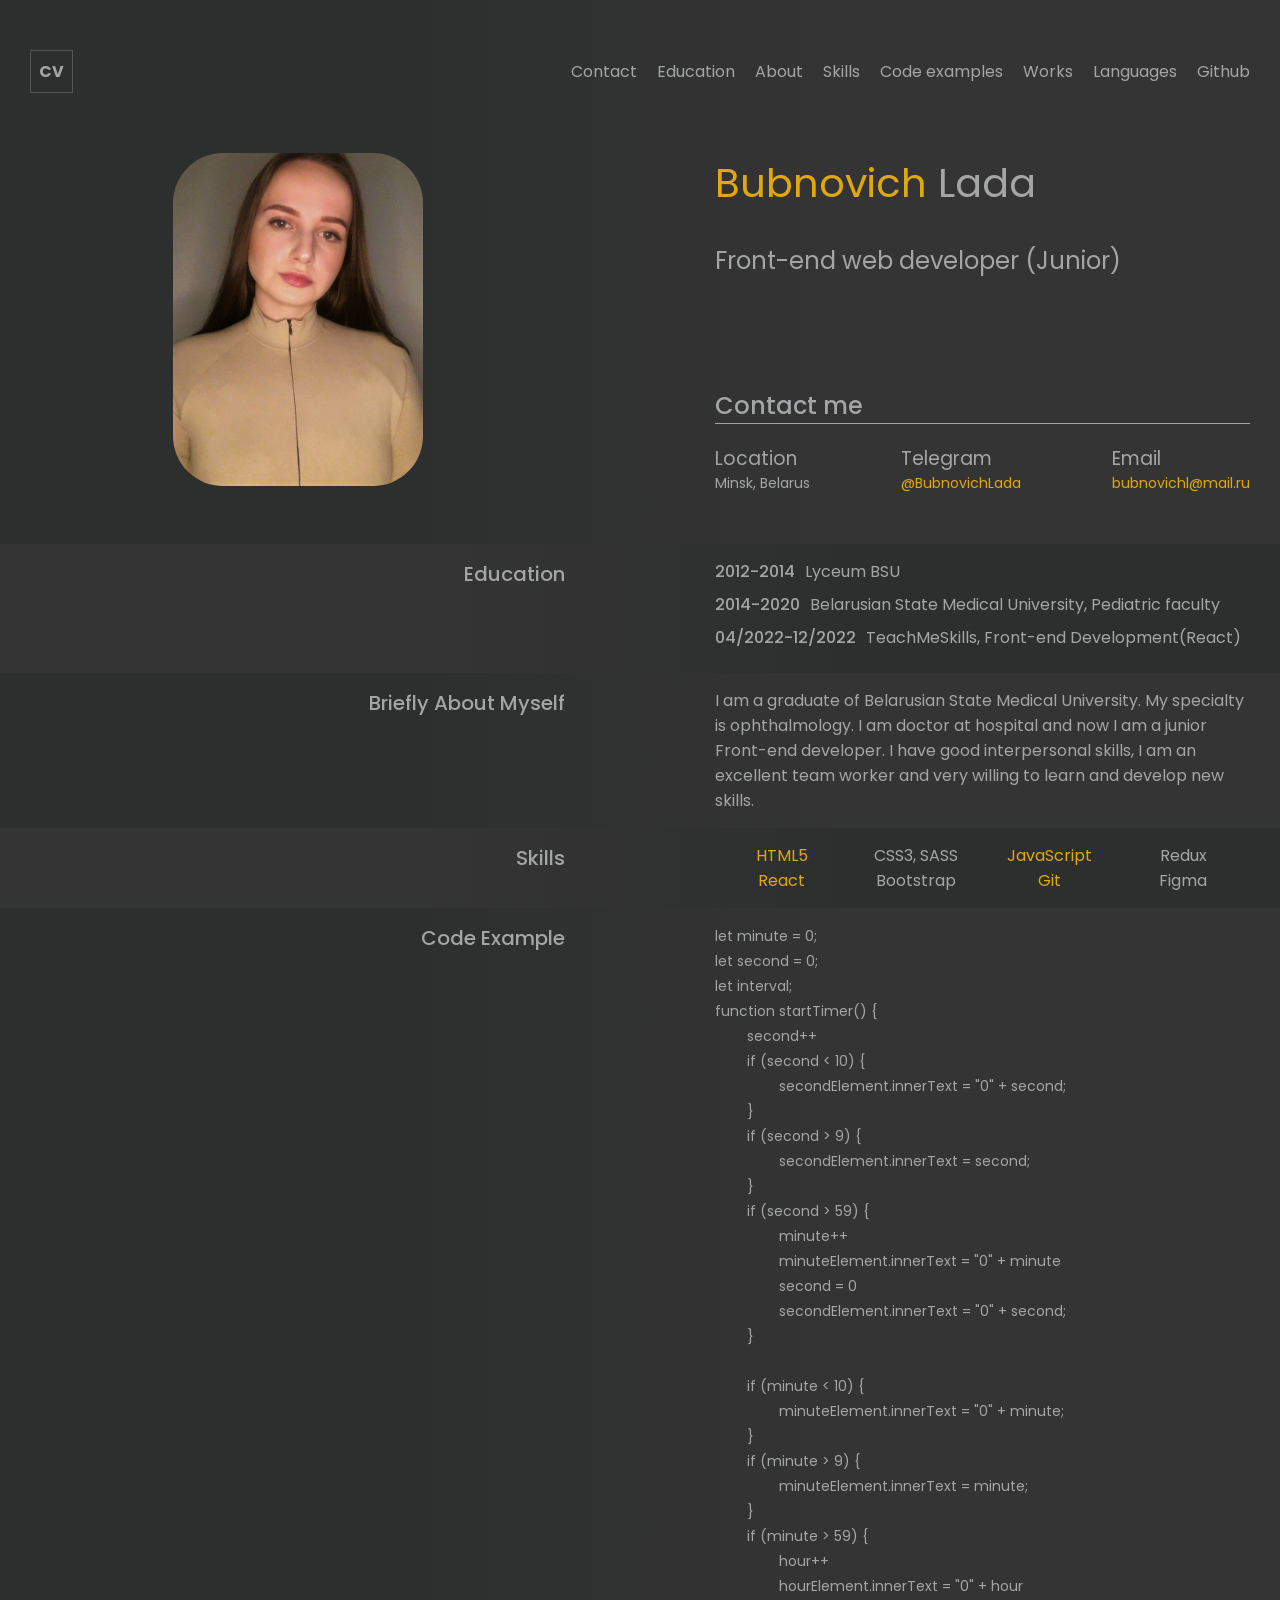
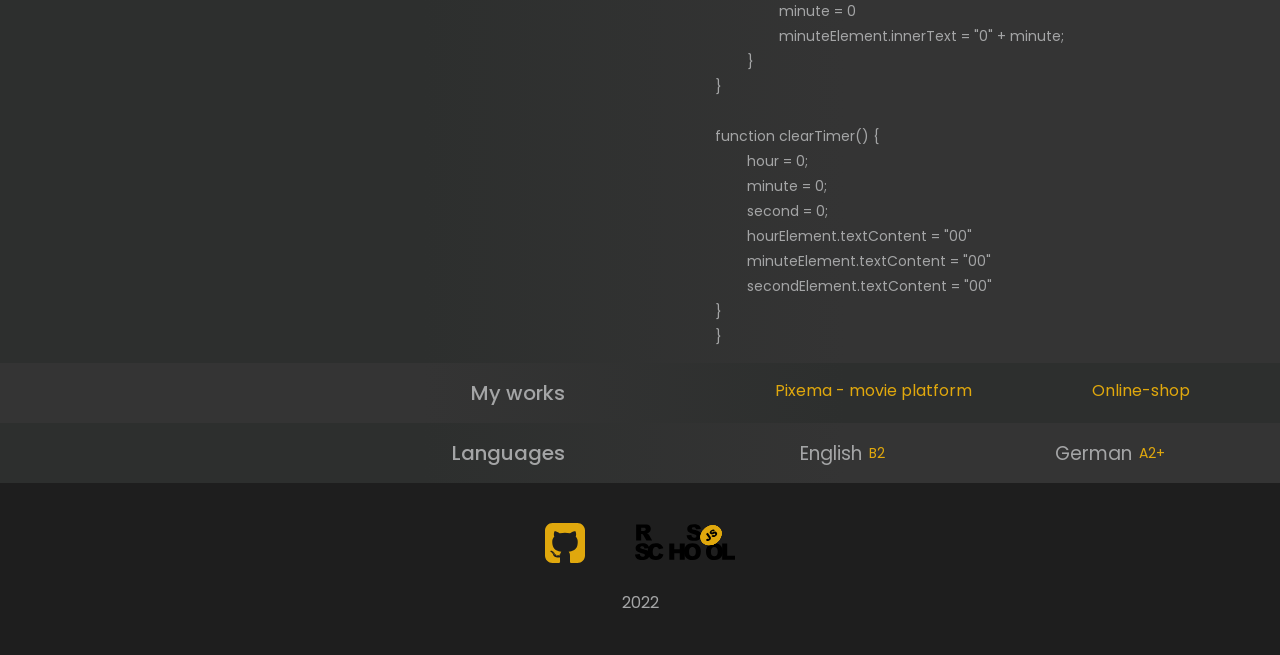
==== commit 081b6255: "fix: errors" ====
--- a/index.html
+++ b/index.html
@@ -125,7 +125,7 @@
 let interval;
 function startTimer() {
 	second++
-	if (second <= 9) {
+	if (second < 10) {
 		secondElement.innerText = "0" + second;
 	}
 	if (second > 9) {
@@ -138,7 +138,7 @@
 		secondElement.innerText = "0" + second;
 	}
 
-	if (minute <= 9) {
+	if (minute < 10) {
 		minuteElement.innerText = "0" + minute;
 	}
 	if (minute > 9) {
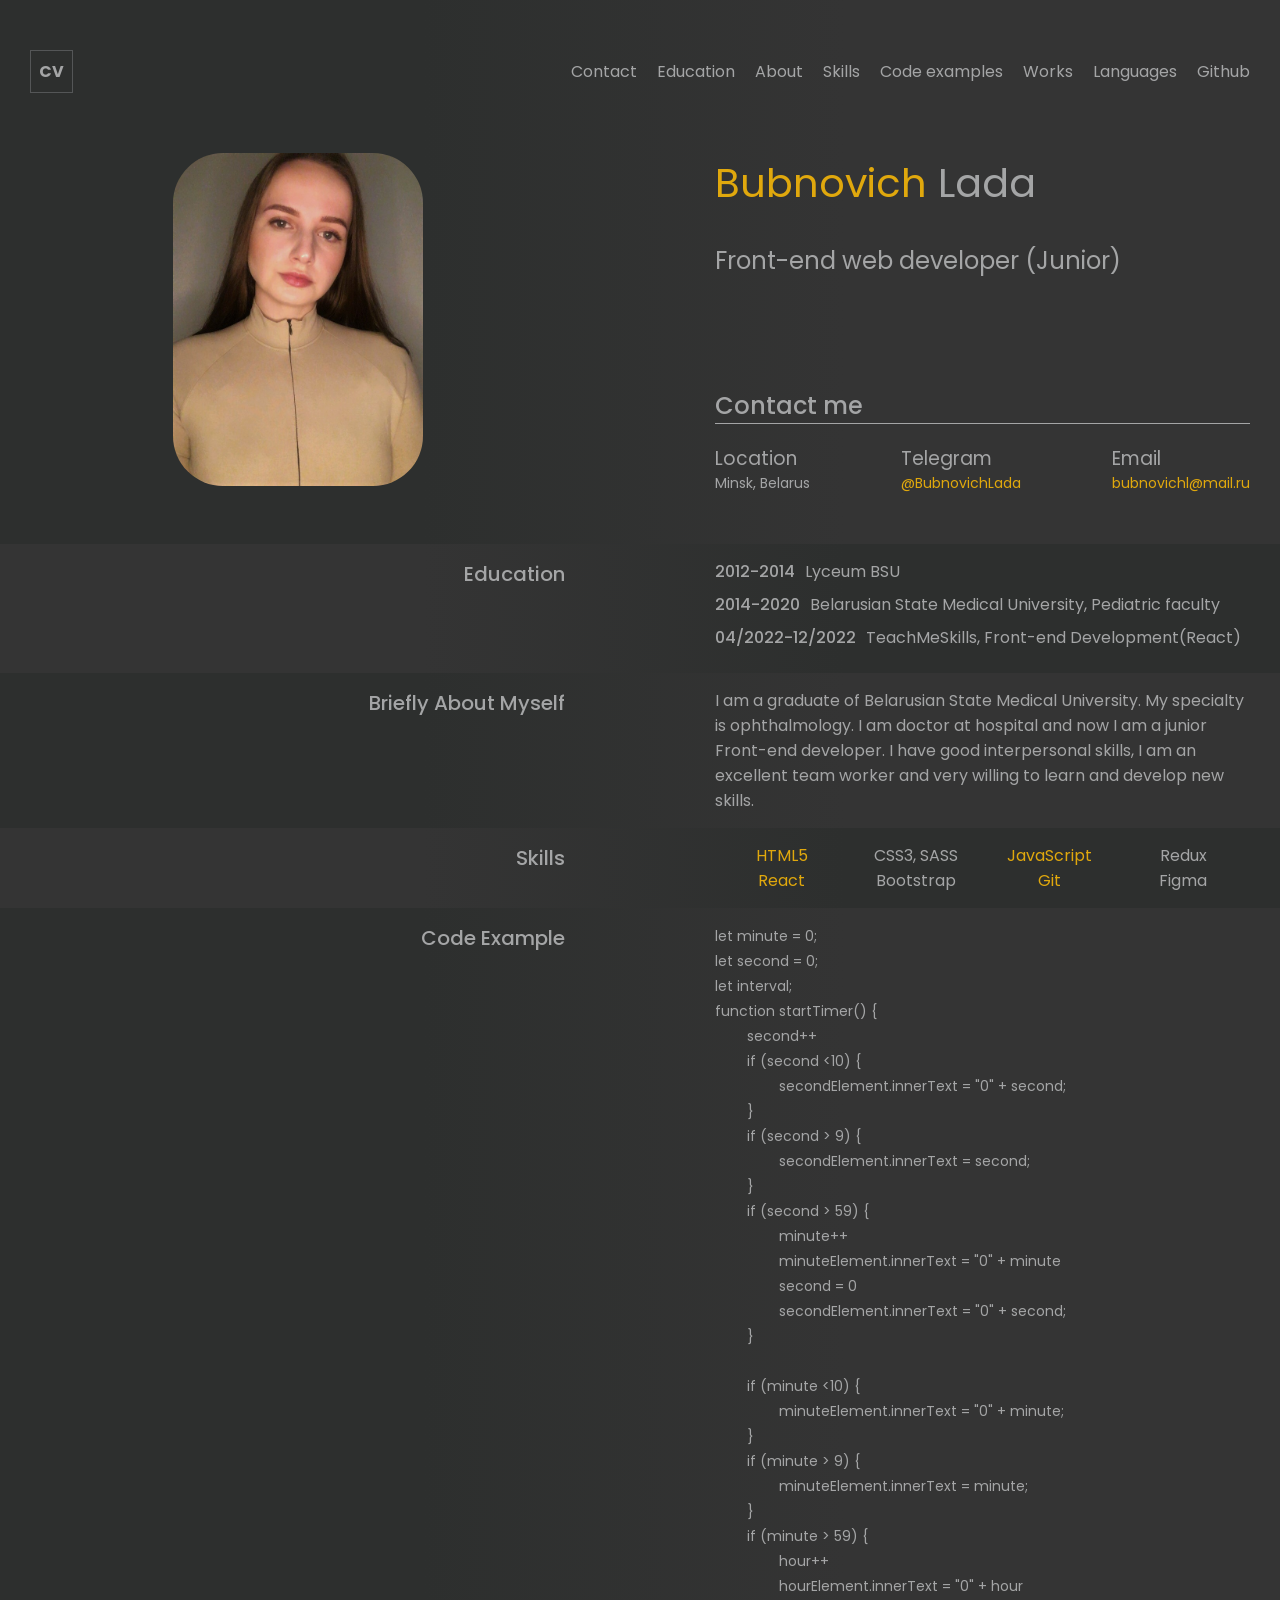
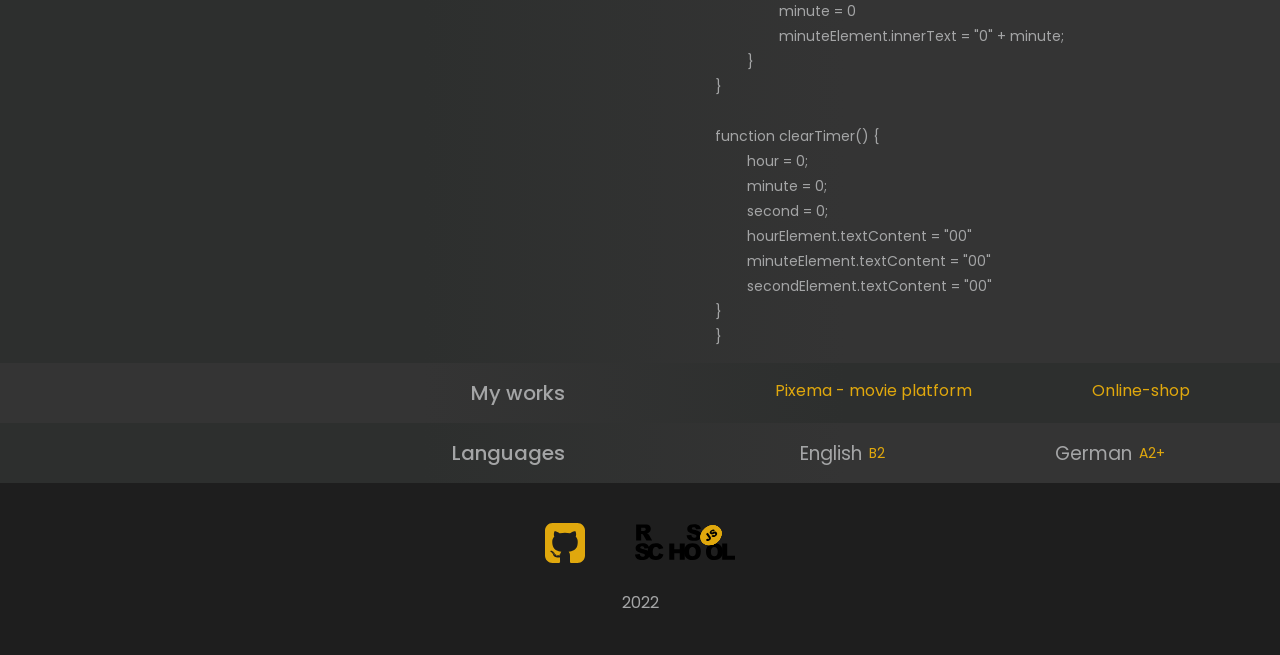
==== commit 3c81f83a: "add:changes" ====
--- a/index.html
+++ b/index.html
@@ -125,7 +125,7 @@
 let interval;
 function startTimer() {
 	second++
-	if (second < 10) {
+	if (second <10) {
 		secondElement.innerText = "0" + second;
 	}
 	if (second > 9) {
@@ -138,7 +138,7 @@
 		secondElement.innerText = "0" + second;
 	}
 
-	if (minute < 10) {
+	if (minute <10) {
 		minuteElement.innerText = "0" + minute;
 	}
 	if (minute > 9) {
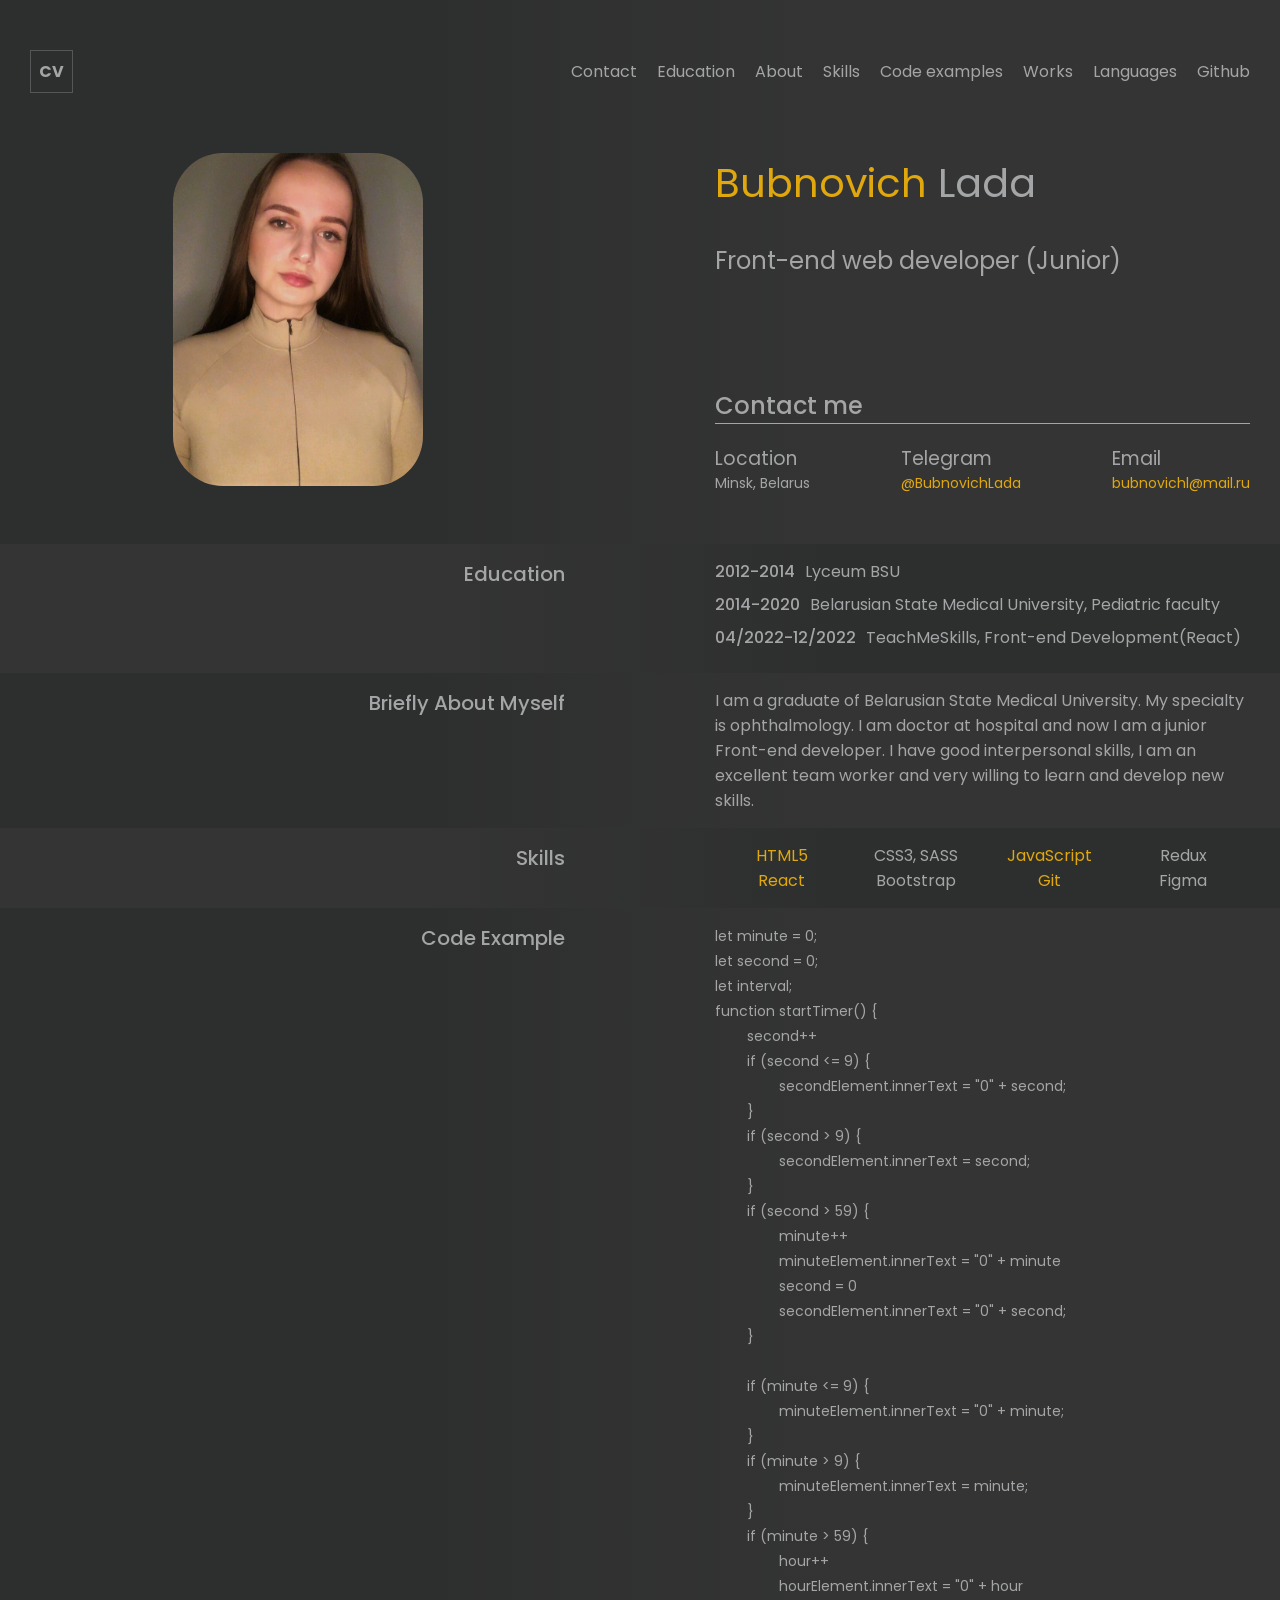
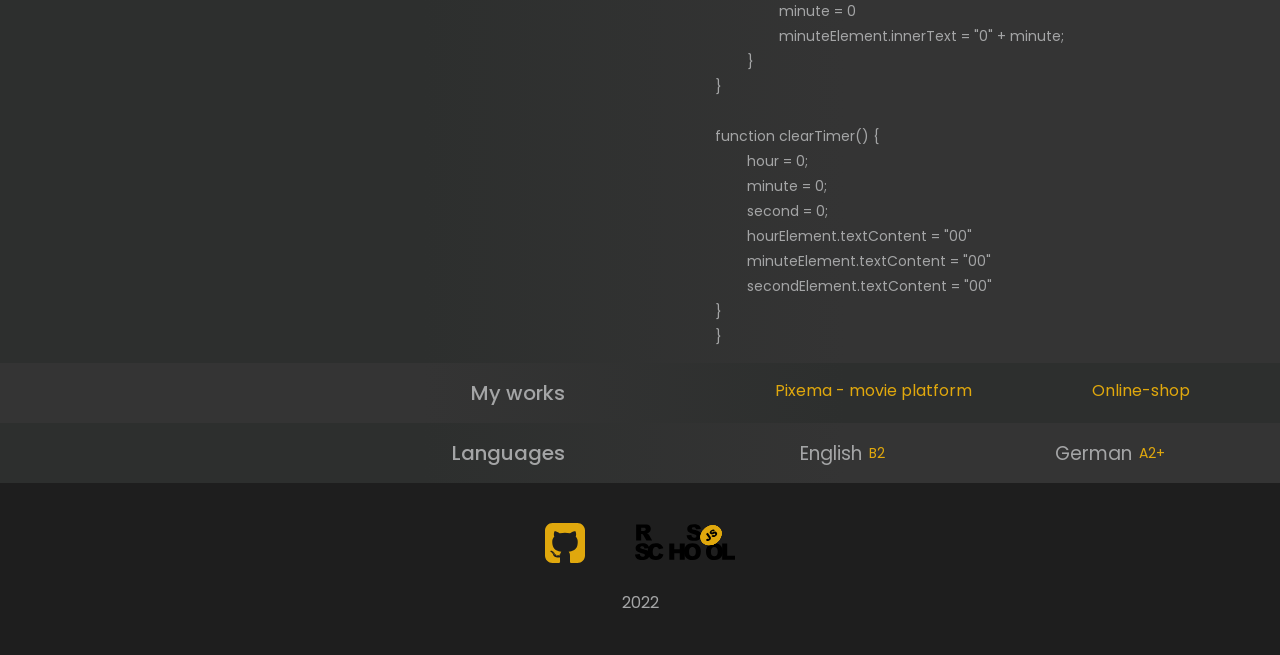
==== commit 59b1af27: "add:fixed" ====
--- a/index.html
+++ b/index.html
@@ -125,7 +125,7 @@
 let interval;
 function startTimer() {
 	second++
-	if (second <10) {
+	if (second &lt;= 9) {
 		secondElement.innerText = "0" + second;
 	}
 	if (second > 9) {
@@ -138,7 +138,7 @@
 		secondElement.innerText = "0" + second;
 	}
 
-	if (minute <10) {
+	if (minute &lt;= 9) {
 		minuteElement.innerText = "0" + minute;
 	}
 	if (minute > 9) {
